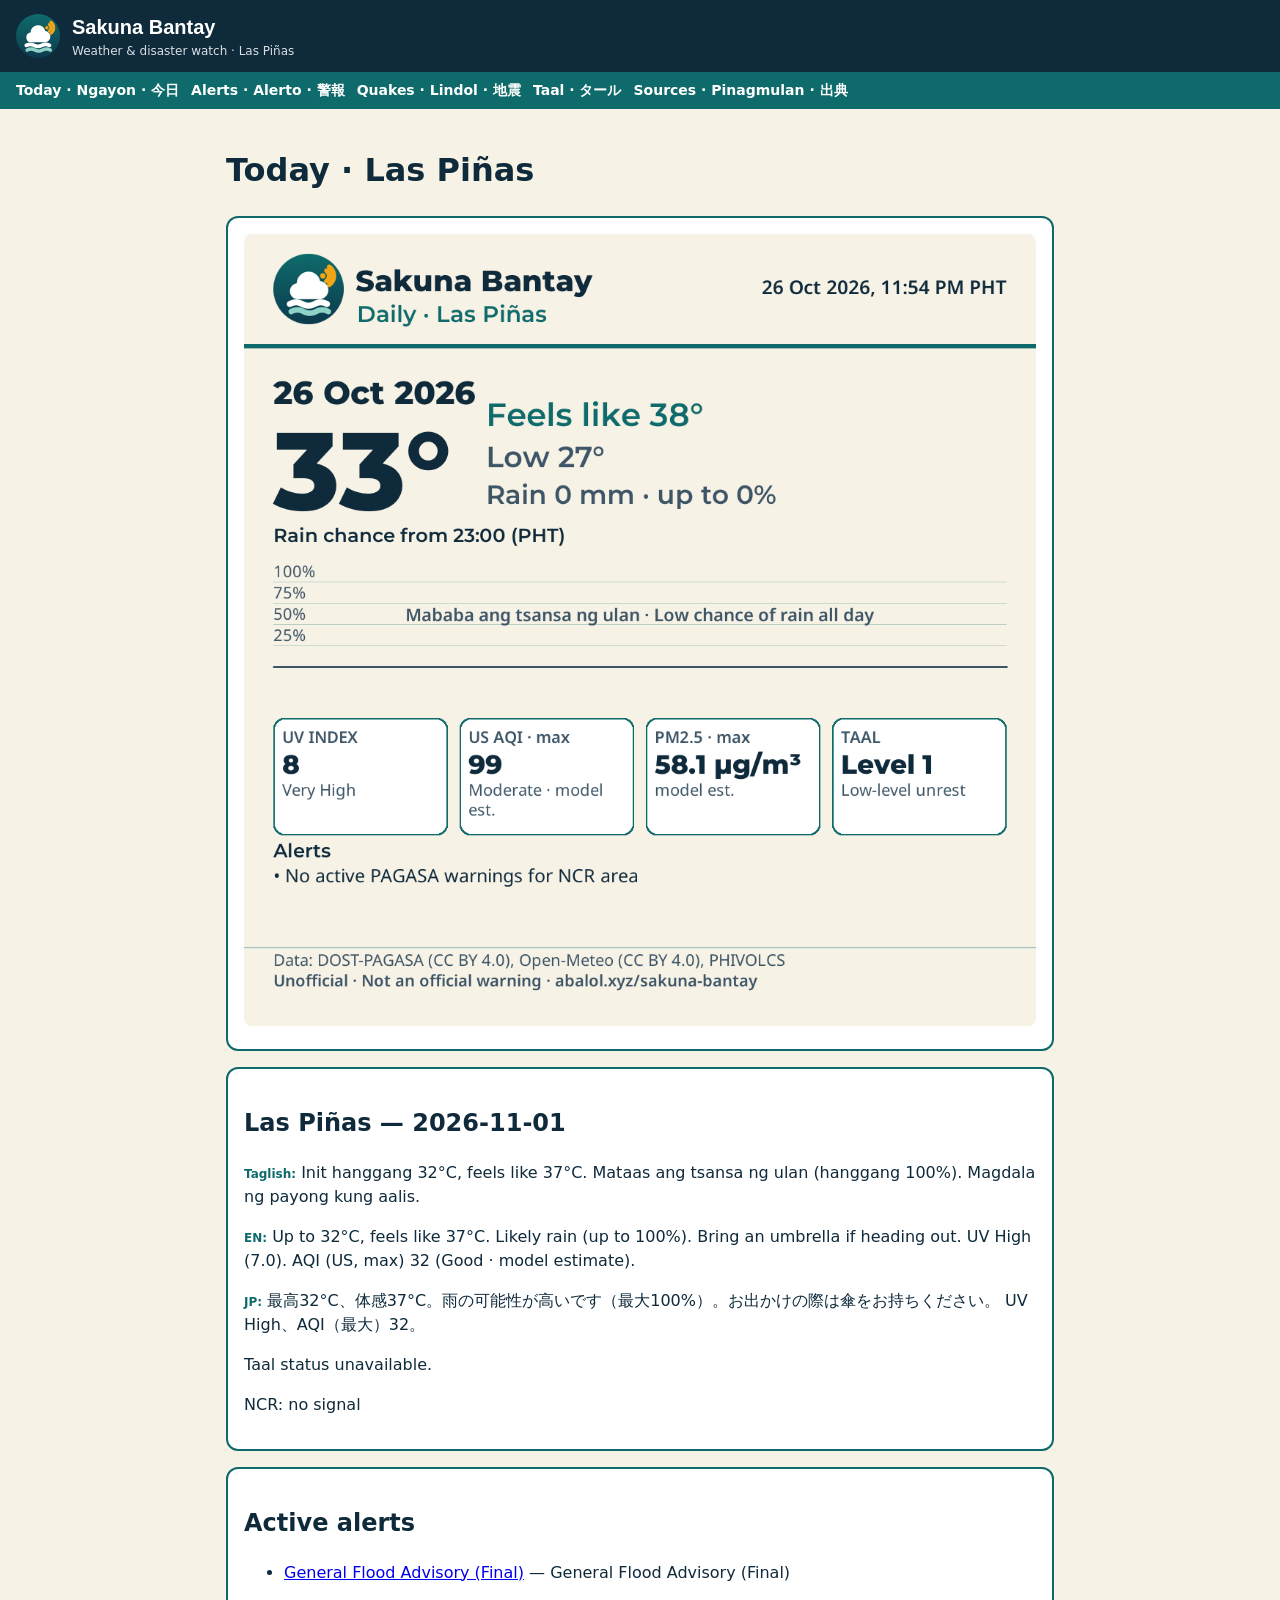
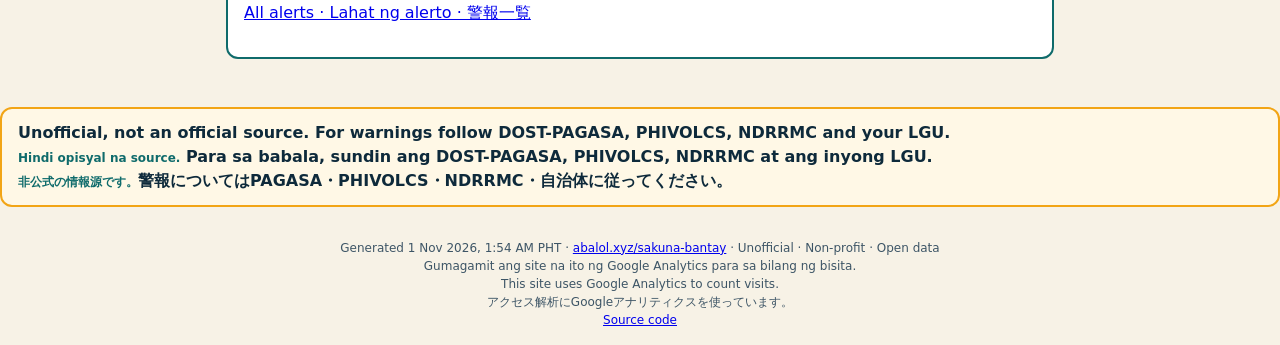
==== site/index.html @ c83c1e55 "site: 2026-11-01 00:57 PHT" ====
<!DOCTYPE html>
<html lang="en">
<head>
<meta charset="utf-8">
<meta name="viewport" content="width=device-width, initial-scale=1">
<title>Today · Las Piñas — Sakuna Bantay</title>
<meta name="description" content="Sakuna Bantay — unofficial weather &amp; disaster watch for Las Piñas from official/open data.">
<link rel="canonical" href="https://abalol.xyz/sakuna-bantay/">
<meta property="og:title" content="Today · Las Piñas — Sakuna Bantay">
<meta property="og:description" content="Sakuna Bantay — unofficial weather &amp; disaster watch for Las Piñas from official/open data.">
<meta property="og:type" content="website">
<meta property="og:url" content="https://abalol.xyz/sakuna-bantay/">
<meta property="og:image" content="https://abalol.xyz/sakuna-bantay/today.png">
<link rel="stylesheet" href="style.css">
<link rel="icon" href="favicon/favicon.svg" type="image/svg+xml">
<link rel="icon" href="favicon/favicon-32.png" sizes="32x32" type="image/png">
<link rel="icon" href="favicon/favicon-16.png" sizes="16x16" type="image/png">
<link rel="apple-touch-icon" href="favicon/apple-touch-icon-180.png">
<script async src="https://www.googletagmanager.com/gtag/js?id=G-VL047YCMK8"></script>
<script>window.dataLayer=window.dataLayer||[];function gtag(){dataLayer.push(arguments);}gtag('js',new Date());gtag('config','G-VL047YCMK8');</script>
</head>
<body>
<header><img class="logo" src="favicon/favicon.svg" alt="Sakuna Bantay mark"><div><div class="t">Sakuna Bantay</div><div class="sub">Weather &amp; disaster watch · Las Piñas</div></div></header><nav><a href="index.html">Today · Ngayon · 今日</a><a href="alerts.html">Alerts · Alerto · 警報</a><a href="quakes.html">Quakes · Lindol · 地震</a><a href="taal.html">Taal · タール</a><a href="sources.html">Sources · Pinagmulan · 出典</a></nav>
<main>
<h1>Today · Las Piñas</h1>
<div class="card"><img src="today.png" alt="Daily Las Piñas card"></div>
<div class="card"><h2>Las Piñas — 2026-11-01</h2>
<p><span class="lang">Taglish:</span> Init hanggang 32°C, feels like 37°C. Mataas ang tsansa ng ulan (hanggang 100%). Magdala ng payong kung aalis.</p>
<p><span class="lang">EN:</span> Up to 32°C, feels like 37°C. Likely rain (up to 100%). Bring an umbrella if heading out. UV High (7.0). AQI (US, max) 32 (Good · model estimate).</p>
<p><span class="lang">JP:</span> 最高32°C、体感37°C。雨の可能性が高いです（最大100%）。お出かけの際は傘をお持ちください。 UV High、AQI（最大）32。</p>
<p>Taal status unavailable.</p>
<p>NCR: no signal</p></div>
<div class="card"><h2>Active alerts</h2><ul><li><a href="https://publicalert.pagasa.dost.gov.ph/output/gfa/8f31a2e1-0276-450c-b711-053a4441b709.cap">General Flood Advisory (Final)</a> — General Flood Advisory (Final)</li></ul><p><a href="alerts.html">All alerts · Lahat ng alerto · 警報一覧</a></p></div>
</main>
<div class="disclaimer">Unofficial, not an official source. For warnings follow DOST-PAGASA, PHIVOLCS, NDRRMC and your LGU.<br><span class="lang">Hindi opisyal na source.</span> Para sa babala, sundin ang DOST-PAGASA, PHIVOLCS, NDRRMC at ang inyong LGU.<br><span class="lang">非公式の情報源です。</span>警報についてはPAGASA・PHIVOLCS・NDRRMC・自治体に従ってください。</div><footer>
<span data-volatile>Generated 1 Nov 2026, 1:54 AM PHT</span>
 · <a href="https://abalol.xyz/sakuna-bantay/">abalol.xyz/sakuna-bantay</a> · Unofficial · Non-profit · Open data<br><span>Gumagamit ang site na ito ng Google Analytics para sa bilang ng bisita.<br>This site uses Google Analytics to count visits.<br>アクセス解析にGoogleアナリティクスを使っています。</span><br><a href="https://github.com/tomohiro-owada/sakuna-bantay">Source code</a></footer>
</body>
</html>
---- site/style.css ----
:root{--navy:#0E2A3B;--teal:#0F6B6B;--teal-lite:#2A9D8F;--amber:#F2A516;--cream:#F7F2E6;--red:#C0392B;--muted:#3D5566}
*{box-sizing:border-box}
body{margin:0;background:var(--cream);color:var(--navy);font-family:"Noto Sans",system-ui,sans-serif;line-height:1.5}
header{background:var(--navy);color:#fff;padding:12px 16px;display:flex;align-items:center;gap:12px}
header img.logo{height:44px;width:auto}
header .t{font-family:Montserrat,"Noto Sans",sans-serif;font-weight:800;font-size:20px}
header .sub{font-size:12px;opacity:.85}
nav{background:var(--teal);padding:8px 16px;display:flex;gap:12px;flex-wrap:wrap}
nav a{color:#fff;text-decoration:none;font-weight:600;font-size:14px}
main{max-width:860px;margin:0 auto;padding:16px}
.card{background:#fff;border:2px solid var(--teal);border-radius:12px;padding:16px;margin:16px 0}
.card img{max-width:100%;height:auto;border-radius:8px}
.badge{display:inline-block;background:var(--red);color:#fff;border-radius:8px;padding:2px 10px;font-weight:700;font-size:13px}
.badge.live{background:var(--teal)}
table{border-collapse:collapse;width:100%;font-size:14px}
th,td{text-align:left;padding:6px 8px;border-bottom:1px solid #d8cfba}
th{background:var(--navy);color:#fff}
tr.notable{background:#fdeeda}
.disclaimer{background:#fff8e6;border:2px solid var(--amber);border-radius:12px;padding:12px 16px;margin:16px 0;font-weight:600}
footer{padding:16px;font-size:12px;color:var(--muted);text-align:center}
.lang{color:var(--teal);font-weight:700;font-size:12px}
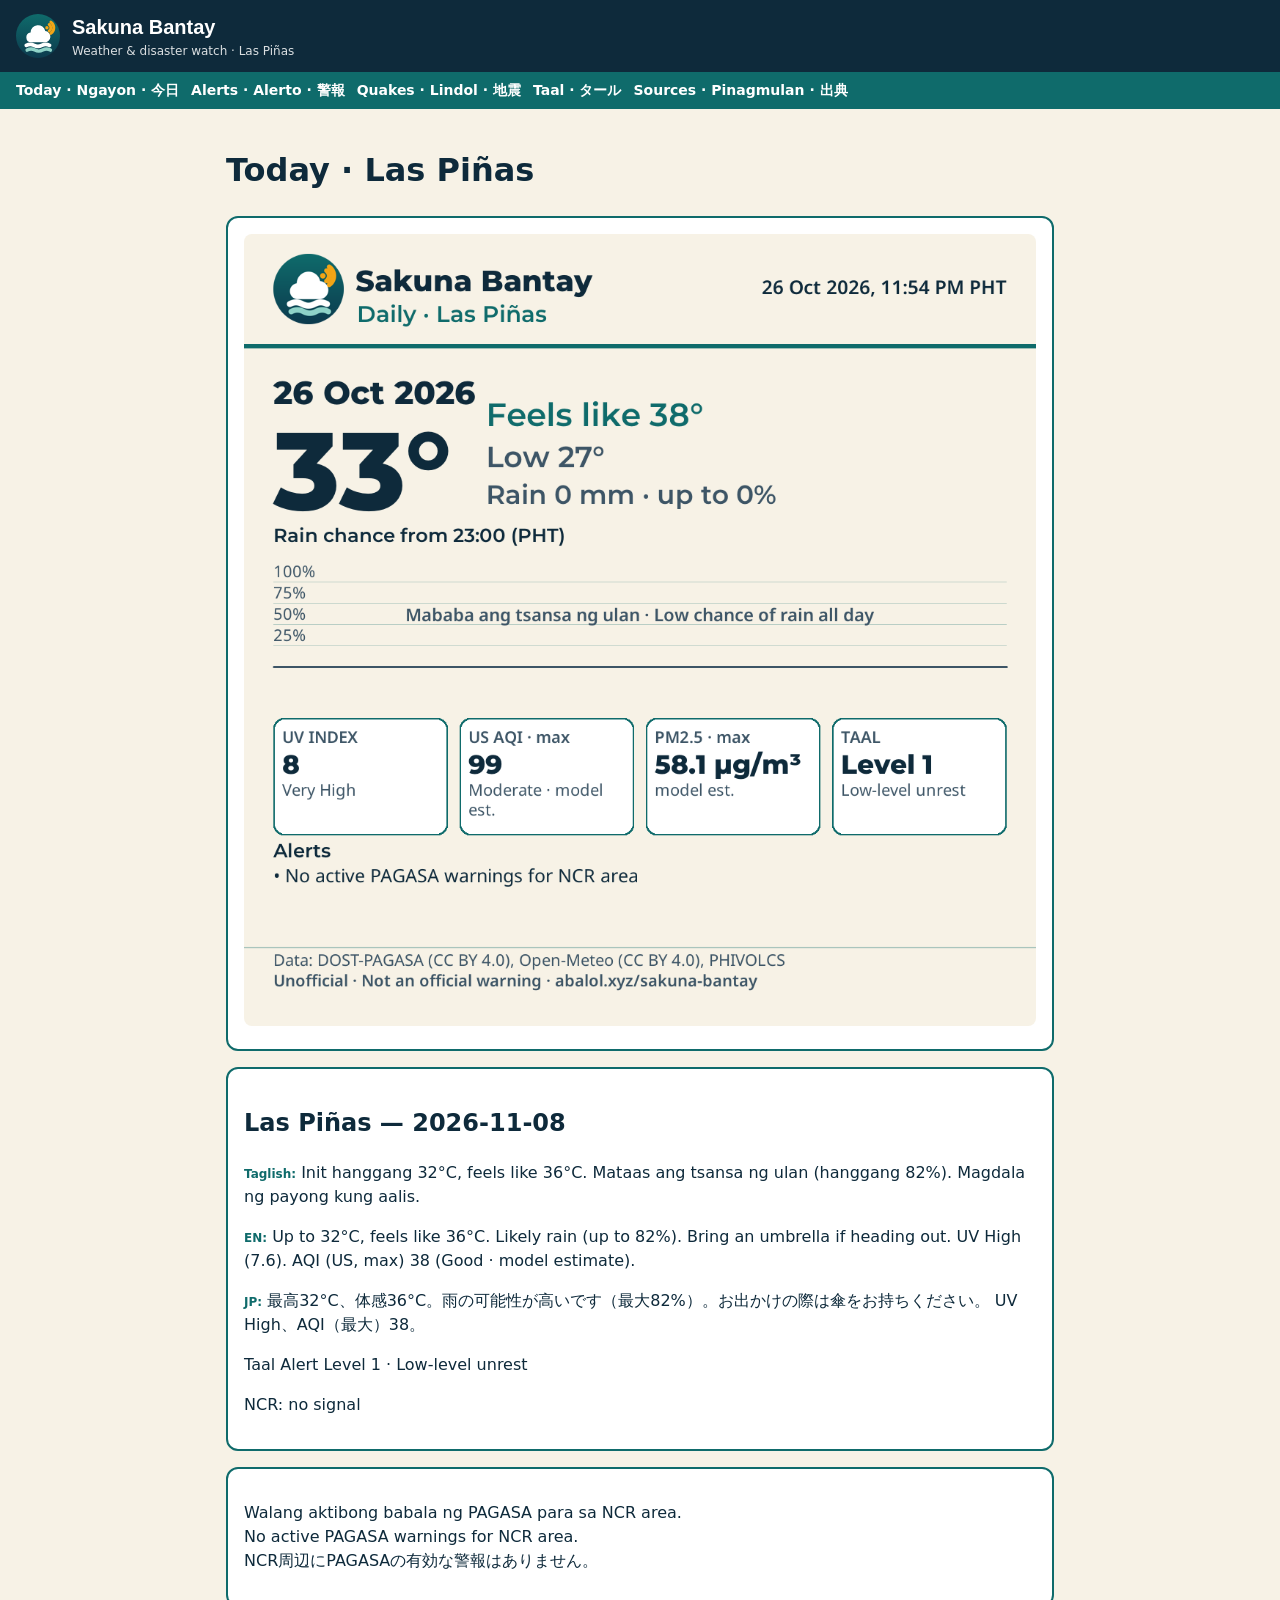
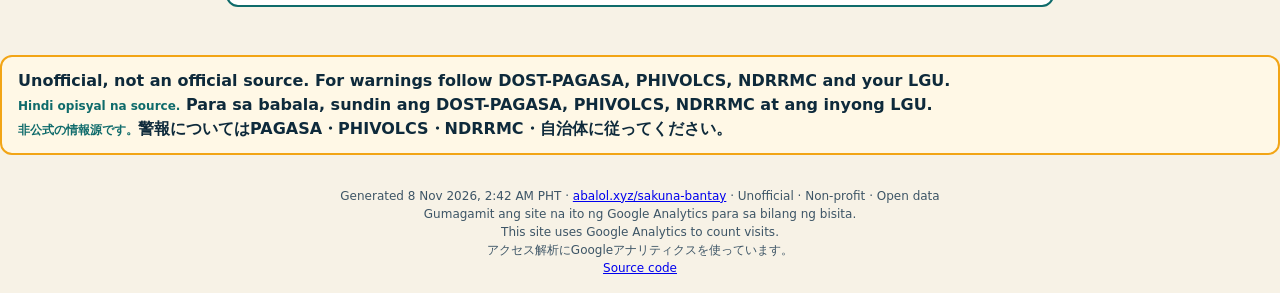
==== commit e3437113: "site: 2026-11-08 01:42 PHT" ====
--- a/site/index.html
+++ b/site/index.html
@@ -24,16 +24,16 @@
 <main>
 <h1>Today · Las Piñas</h1>
 <div class="card"><img src="today.png" alt="Daily Las Piñas card"></div>
-<div class="card"><h2>Las Piñas — 2026-11-01</h2>
-<p><span class="lang">Taglish:</span> Init hanggang 32°C, feels like 37°C. Mataas ang tsansa ng ulan (hanggang 100%). Magdala ng payong kung aalis.</p>
-<p><span class="lang">EN:</span> Up to 32°C, feels like 37°C. Likely rain (up to 100%). Bring an umbrella if heading out. UV High (7.0). AQI (US, max) 32 (Good · model estimate).</p>
-<p><span class="lang">JP:</span> 最高32°C、体感37°C。雨の可能性が高いです（最大100%）。お出かけの際は傘をお持ちください。 UV High、AQI（最大）32。</p>
-<p>Taal status unavailable.</p>
+<div class="card"><h2>Las Piñas — 2026-11-08</h2>
+<p><span class="lang">Taglish:</span> Init hanggang 32°C, feels like 36°C. Mataas ang tsansa ng ulan (hanggang 82%). Magdala ng payong kung aalis.</p>
+<p><span class="lang">EN:</span> Up to 32°C, feels like 36°C. Likely rain (up to 82%). Bring an umbrella if heading out. UV High (7.6). AQI (US, max) 38 (Good · model estimate).</p>
+<p><span class="lang">JP:</span> 最高32°C、体感36°C。雨の可能性が高いです（最大82%）。お出かけの際は傘をお持ちください。 UV High、AQI（最大）38。</p>
+<p>Taal Alert Level 1 · Low-level unrest</p>
 <p>NCR: no signal</p></div>
-<div class="card"><h2>Active alerts</h2><ul><li><a href="https://publicalert.pagasa.dost.gov.ph/output/gfa/8f31a2e1-0276-450c-b711-053a4441b709.cap">General Flood Advisory (Final)</a> — General Flood Advisory (Final)</li></ul><p><a href="alerts.html">All alerts · Lahat ng alerto · 警報一覧</a></p></div>
+<div class="card"><p>Walang aktibong babala ng PAGASA para sa NCR area.<br>No active PAGASA warnings for NCR area.<br>NCR周辺にPAGASAの有効な警報はありません。</p></div>
 </main>
 <div class="disclaimer">Unofficial, not an official source. For warnings follow DOST-PAGASA, PHIVOLCS, NDRRMC and your LGU.<br><span class="lang">Hindi opisyal na source.</span> Para sa babala, sundin ang DOST-PAGASA, PHIVOLCS, NDRRMC at ang inyong LGU.<br><span class="lang">非公式の情報源です。</span>警報についてはPAGASA・PHIVOLCS・NDRRMC・自治体に従ってください。</div><footer>
-<span data-volatile>Generated 1 Nov 2026, 1:54 AM PHT</span>
+<span data-volatile>Generated 8 Nov 2026, 2:42 AM PHT</span>
  · <a href="https://abalol.xyz/sakuna-bantay/">abalol.xyz/sakuna-bantay</a> · Unofficial · Non-profit · Open data<br><span>Gumagamit ang site na ito ng Google Analytics para sa bilang ng bisita.<br>This site uses Google Analytics to count visits.<br>アクセス解析にGoogleアナリティクスを使っています。</span><br><a href="https://github.com/tomohiro-owada/sakuna-bantay">Source code</a></footer>
 </body>
 </html>
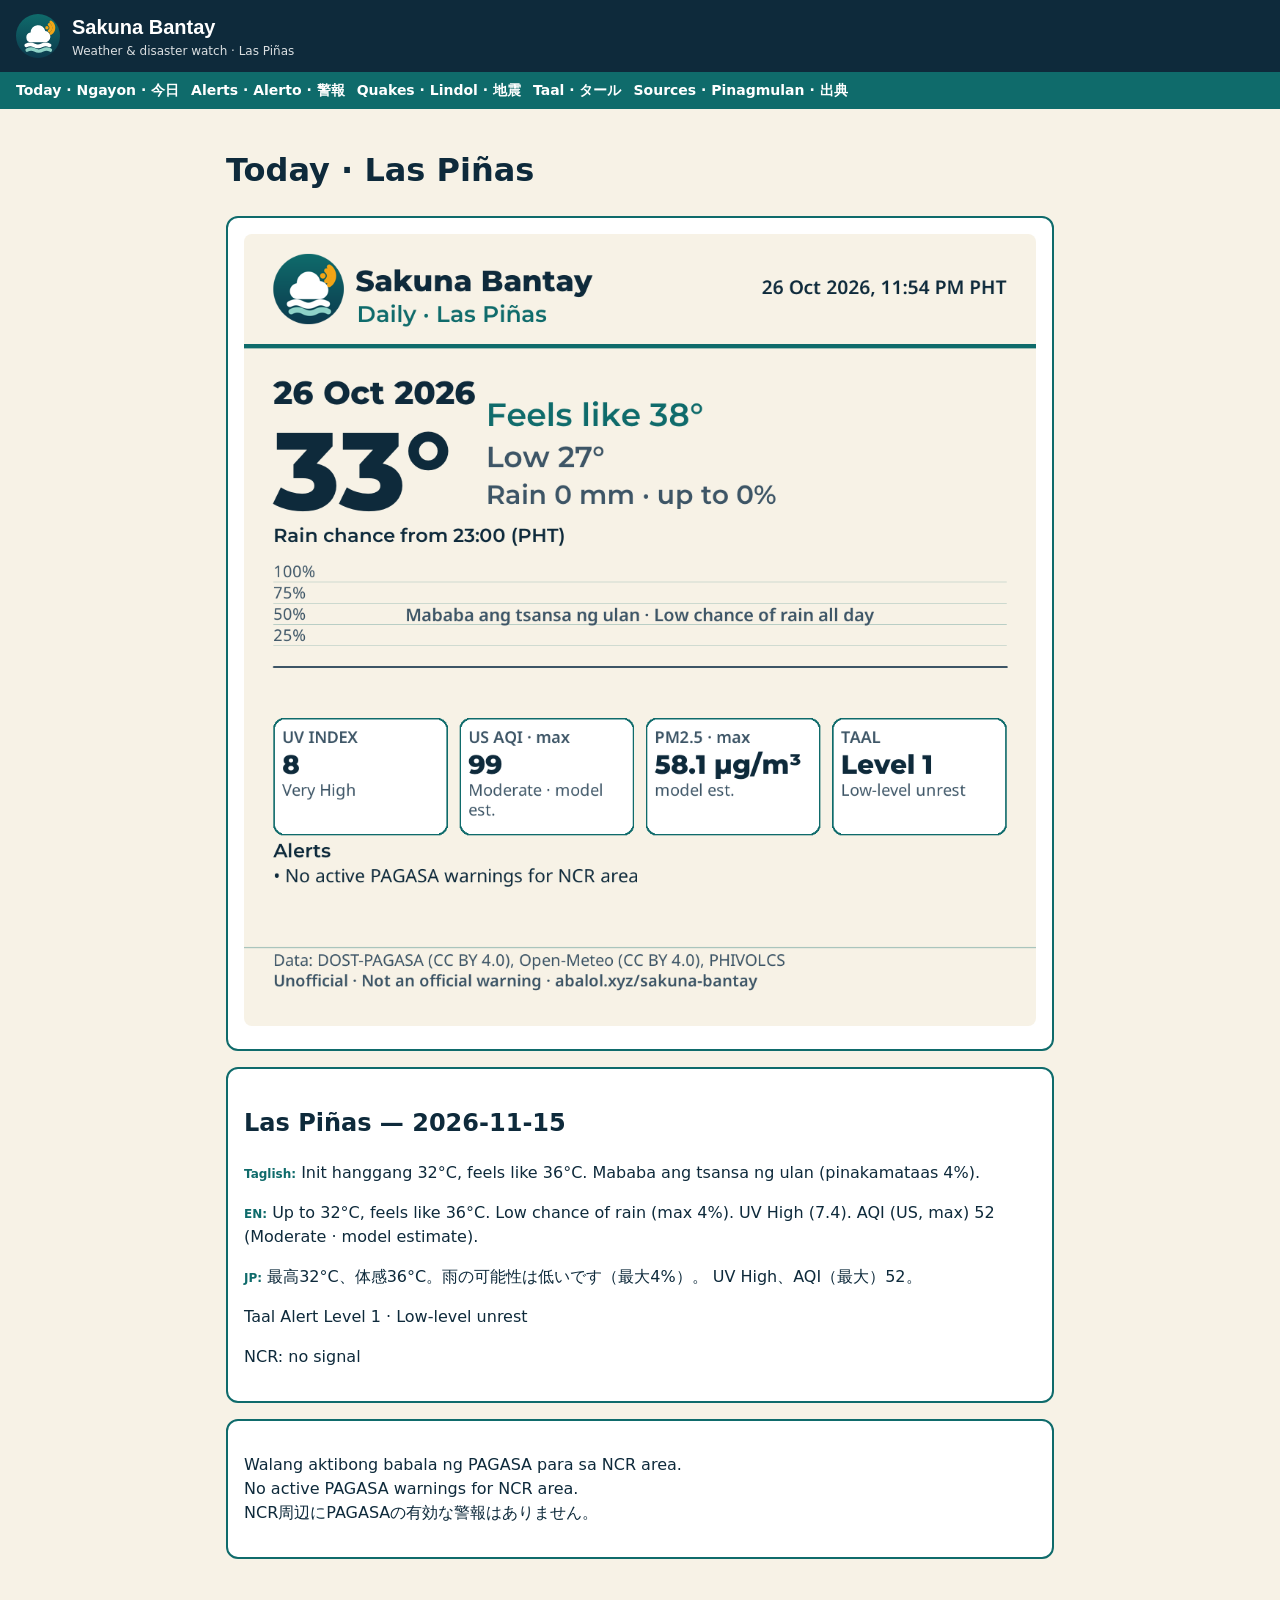
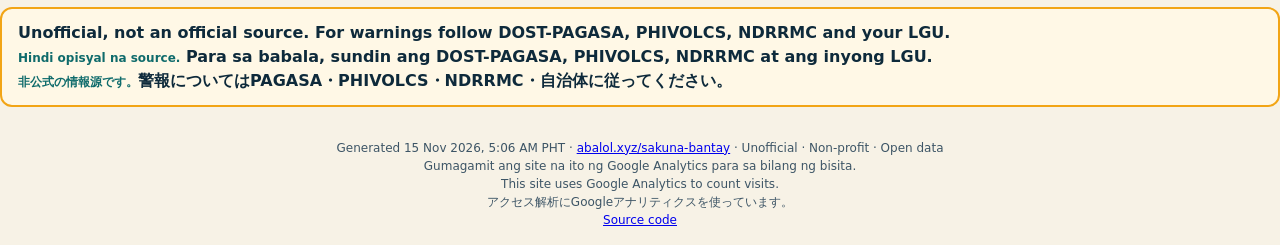
==== commit 60e0e47d: "site: 2026-11-15 04:06 PHT" ====
--- a/site/index.html
+++ b/site/index.html
@@ -24,16 +24,16 @@
 <main>
 <h1>Today · Las Piñas</h1>
 <div class="card"><img src="today.png" alt="Daily Las Piñas card"></div>
-<div class="card"><h2>Las Piñas — 2026-11-08</h2>
-<p><span class="lang">Taglish:</span> Init hanggang 32°C, feels like 36°C. Mataas ang tsansa ng ulan (hanggang 82%). Magdala ng payong kung aalis.</p>
-<p><span class="lang">EN:</span> Up to 32°C, feels like 36°C. Likely rain (up to 82%). Bring an umbrella if heading out. UV High (7.6). AQI (US, max) 38 (Good · model estimate).</p>
-<p><span class="lang">JP:</span> 最高32°C、体感36°C。雨の可能性が高いです（最大82%）。お出かけの際は傘をお持ちください。 UV High、AQI（最大）38。</p>
+<div class="card"><h2>Las Piñas — 2026-11-15</h2>
+<p><span class="lang">Taglish:</span> Init hanggang 32°C, feels like 36°C. Mababa ang tsansa ng ulan (pinakamataas 4%).</p>
+<p><span class="lang">EN:</span> Up to 32°C, feels like 36°C. Low chance of rain (max 4%). UV High (7.4). AQI (US, max) 52 (Moderate · model estimate).</p>
+<p><span class="lang">JP:</span> 最高32°C、体感36°C。雨の可能性は低いです（最大4%）。 UV High、AQI（最大）52。</p>
 <p>Taal Alert Level 1 · Low-level unrest</p>
 <p>NCR: no signal</p></div>
 <div class="card"><p>Walang aktibong babala ng PAGASA para sa NCR area.<br>No active PAGASA warnings for NCR area.<br>NCR周辺にPAGASAの有効な警報はありません。</p></div>
 </main>
 <div class="disclaimer">Unofficial, not an official source. For warnings follow DOST-PAGASA, PHIVOLCS, NDRRMC and your LGU.<br><span class="lang">Hindi opisyal na source.</span> Para sa babala, sundin ang DOST-PAGASA, PHIVOLCS, NDRRMC at ang inyong LGU.<br><span class="lang">非公式の情報源です。</span>警報についてはPAGASA・PHIVOLCS・NDRRMC・自治体に従ってください。</div><footer>
-<span data-volatile>Generated 8 Nov 2026, 2:42 AM PHT</span>
+<span data-volatile>Generated 15 Nov 2026, 5:06 AM PHT</span>
  · <a href="https://abalol.xyz/sakuna-bantay/">abalol.xyz/sakuna-bantay</a> · Unofficial · Non-profit · Open data<br><span>Gumagamit ang site na ito ng Google Analytics para sa bilang ng bisita.<br>This site uses Google Analytics to count visits.<br>アクセス解析にGoogleアナリティクスを使っています。</span><br><a href="https://github.com/tomohiro-owada/sakuna-bantay">Source code</a></footer>
 </body>
 </html>
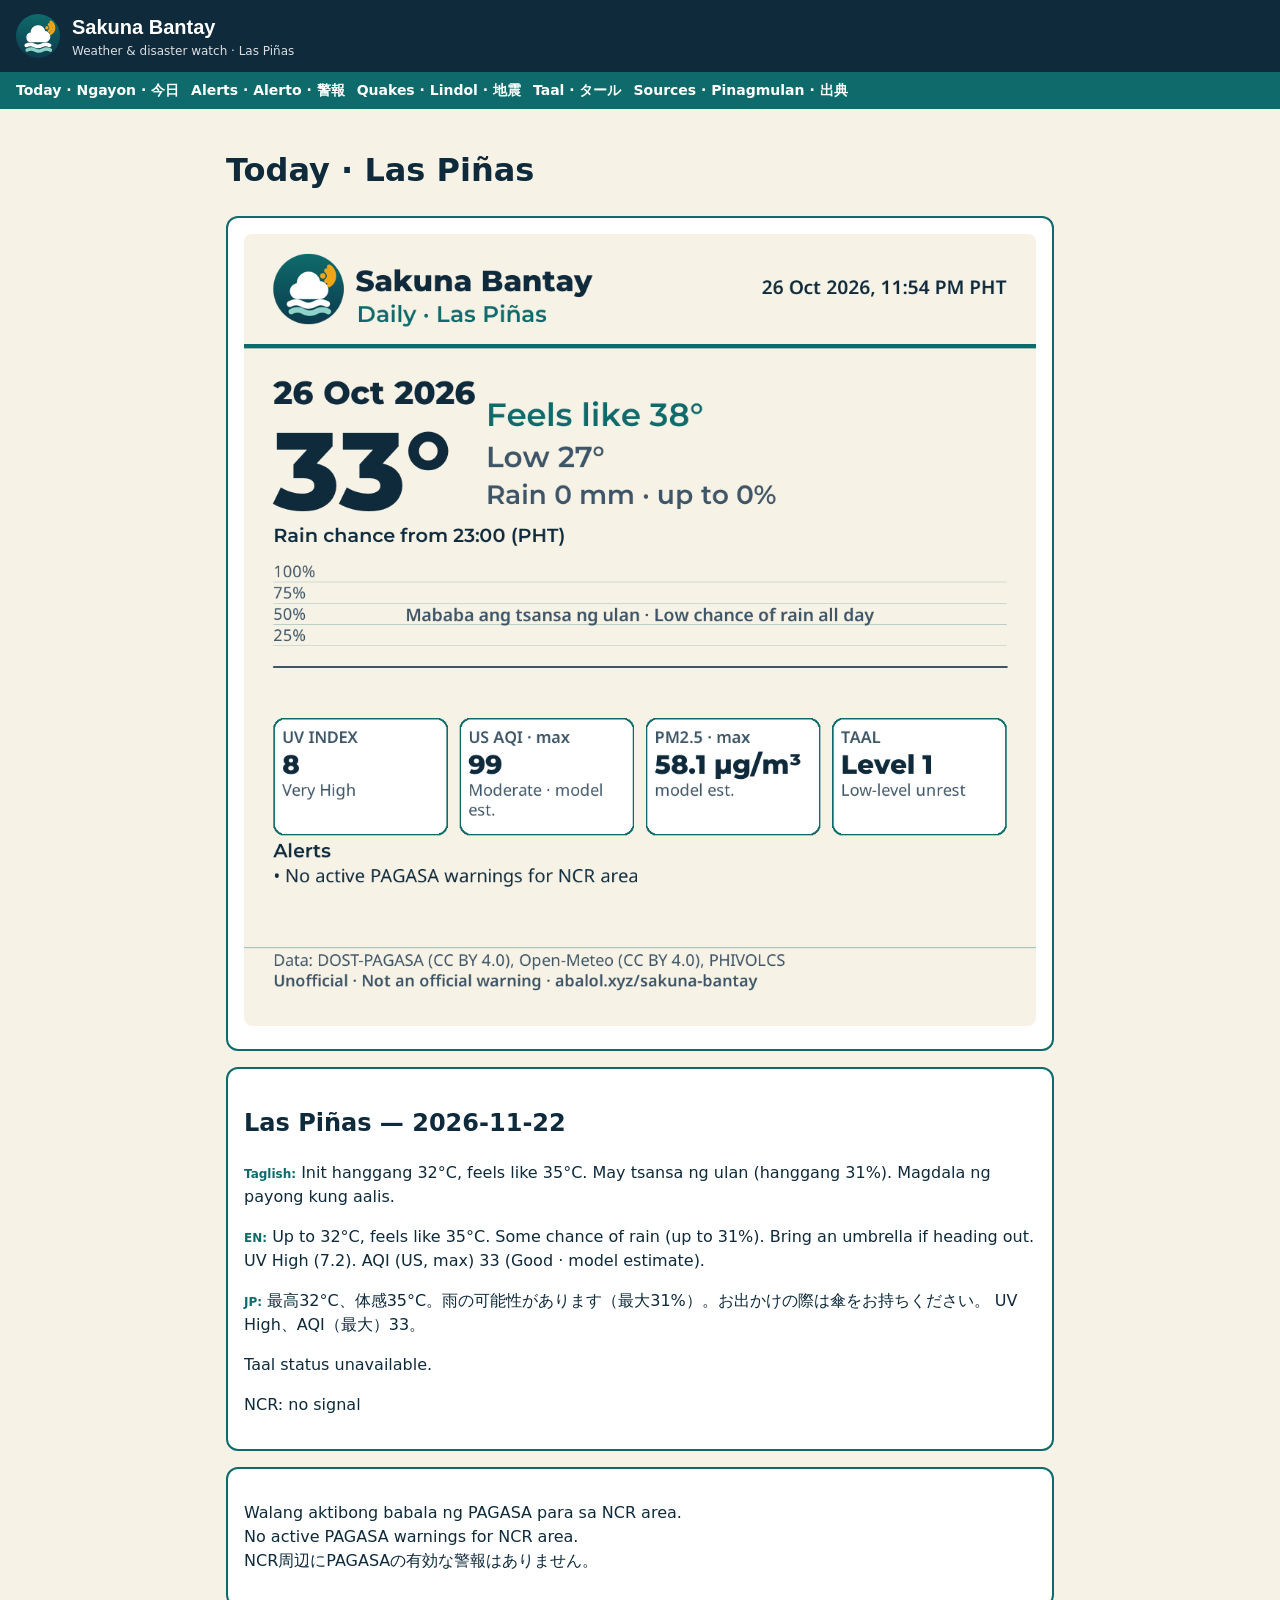
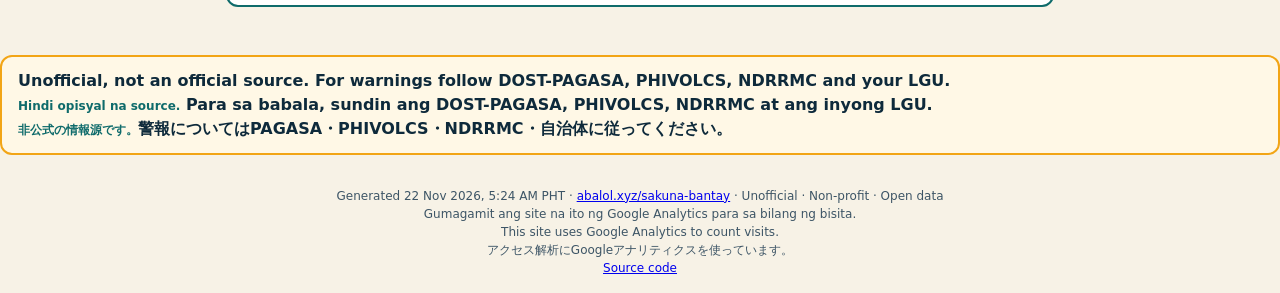
==== commit 1fb96776: "site: 2026-11-22 04:24 PHT" ====
--- a/site/index.html
+++ b/site/index.html
@@ -24,16 +24,16 @@
 <main>
 <h1>Today · Las Piñas</h1>
 <div class="card"><img src="today.png" alt="Daily Las Piñas card"></div>
-<div class="card"><h2>Las Piñas — 2026-11-15</h2>
-<p><span class="lang">Taglish:</span> Init hanggang 32°C, feels like 36°C. Mababa ang tsansa ng ulan (pinakamataas 4%).</p>
-<p><span class="lang">EN:</span> Up to 32°C, feels like 36°C. Low chance of rain (max 4%). UV High (7.4). AQI (US, max) 52 (Moderate · model estimate).</p>
-<p><span class="lang">JP:</span> 最高32°C、体感36°C。雨の可能性は低いです（最大4%）。 UV High、AQI（最大）52。</p>
-<p>Taal Alert Level 1 · Low-level unrest</p>
+<div class="card"><h2>Las Piñas — 2026-11-22</h2>
+<p><span class="lang">Taglish:</span> Init hanggang 32°C, feels like 35°C. May tsansa ng ulan (hanggang 31%). Magdala ng payong kung aalis.</p>
+<p><span class="lang">EN:</span> Up to 32°C, feels like 35°C. Some chance of rain (up to 31%). Bring an umbrella if heading out. UV High (7.2). AQI (US, max) 33 (Good · model estimate).</p>
+<p><span class="lang">JP:</span> 最高32°C、体感35°C。雨の可能性があります（最大31%）。お出かけの際は傘をお持ちください。 UV High、AQI（最大）33。</p>
+<p>Taal status unavailable.</p>
 <p>NCR: no signal</p></div>
 <div class="card"><p>Walang aktibong babala ng PAGASA para sa NCR area.<br>No active PAGASA warnings for NCR area.<br>NCR周辺にPAGASAの有効な警報はありません。</p></div>
 </main>
 <div class="disclaimer">Unofficial, not an official source. For warnings follow DOST-PAGASA, PHIVOLCS, NDRRMC and your LGU.<br><span class="lang">Hindi opisyal na source.</span> Para sa babala, sundin ang DOST-PAGASA, PHIVOLCS, NDRRMC at ang inyong LGU.<br><span class="lang">非公式の情報源です。</span>警報についてはPAGASA・PHIVOLCS・NDRRMC・自治体に従ってください。</div><footer>
-<span data-volatile>Generated 15 Nov 2026, 5:06 AM PHT</span>
+<span data-volatile>Generated 22 Nov 2026, 5:24 AM PHT</span>
  · <a href="https://abalol.xyz/sakuna-bantay/">abalol.xyz/sakuna-bantay</a> · Unofficial · Non-profit · Open data<br><span>Gumagamit ang site na ito ng Google Analytics para sa bilang ng bisita.<br>This site uses Google Analytics to count visits.<br>アクセス解析にGoogleアナリティクスを使っています。</span><br><a href="https://github.com/tomohiro-owada/sakuna-bantay">Source code</a></footer>
 </body>
 </html>
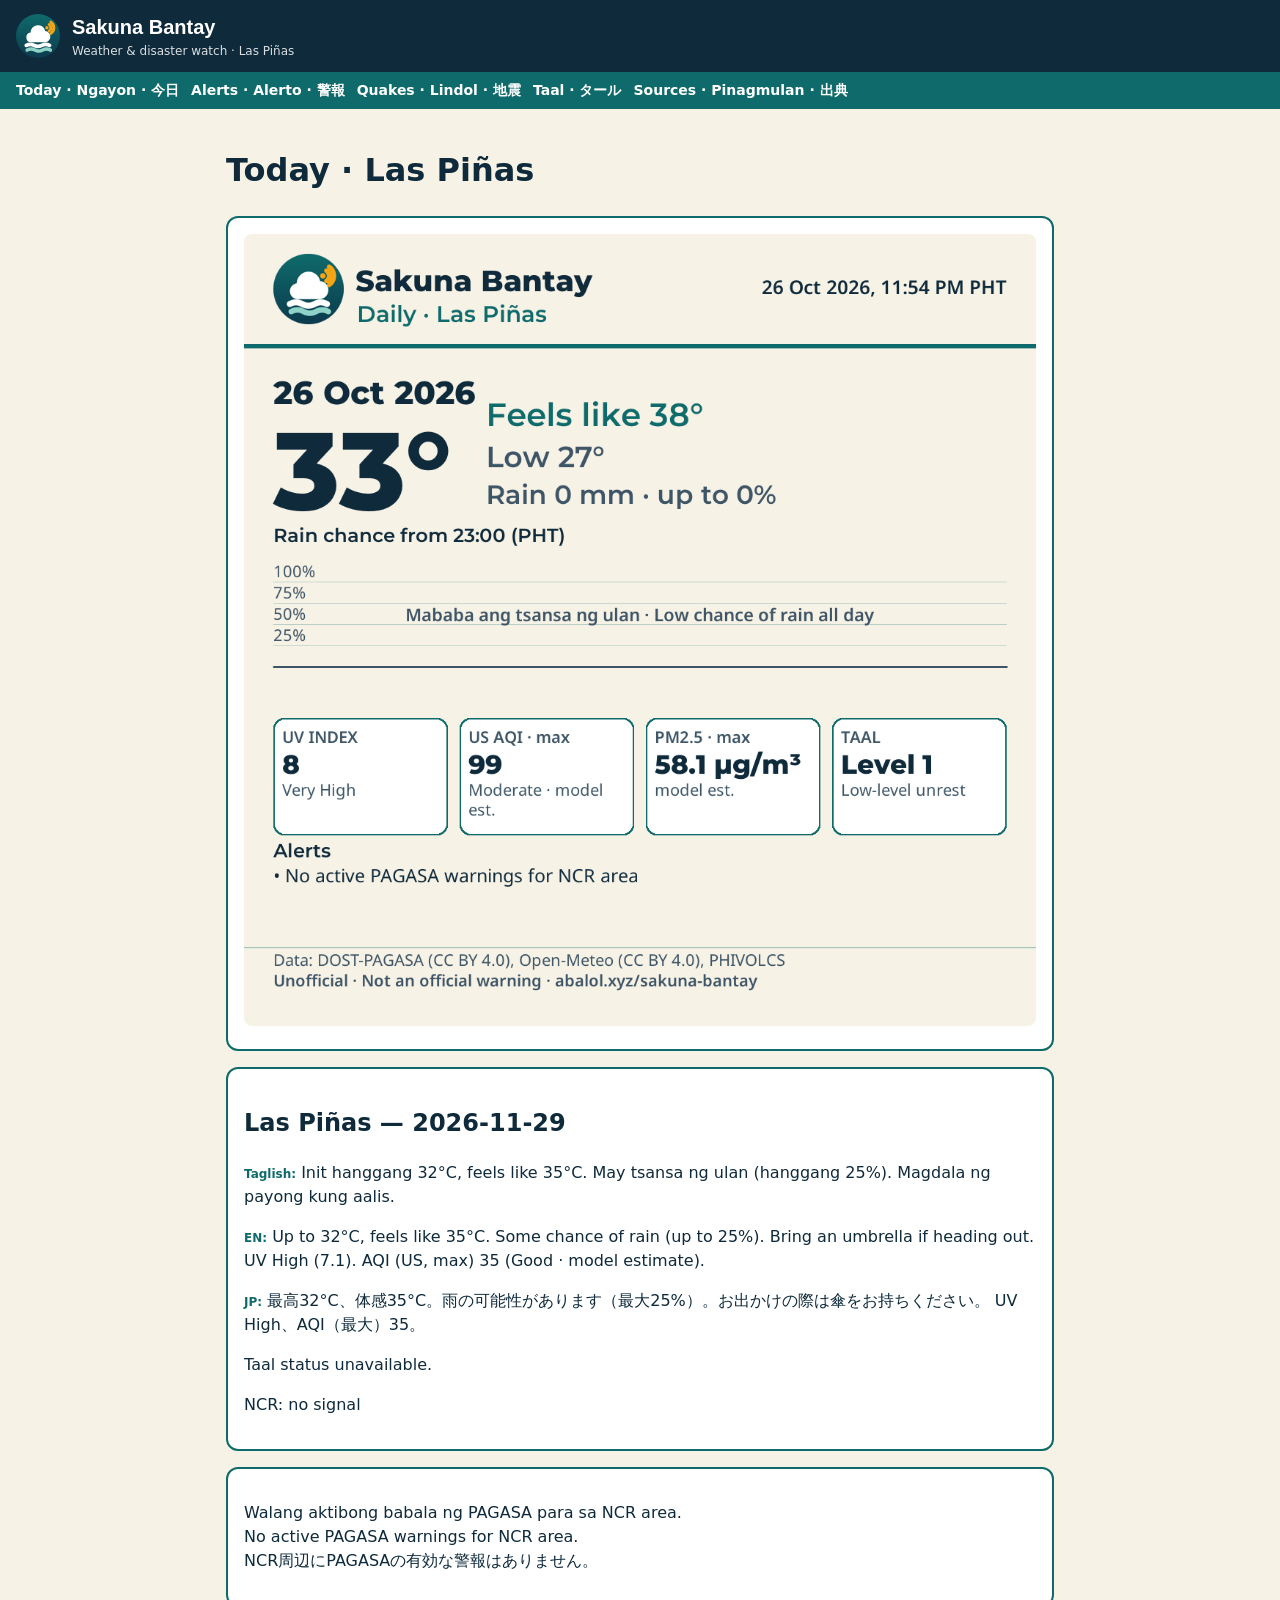
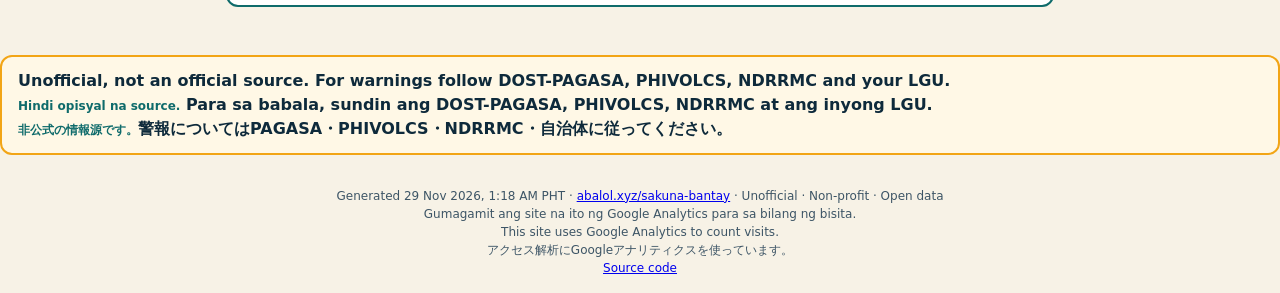
==== commit 50df8f35: "site: 2026-11-29 00:30 PHT" ====
--- a/site/index.html
+++ b/site/index.html
@@ -24,16 +24,16 @@
 <main>
 <h1>Today · Las Piñas</h1>
 <div class="card"><img src="today.png" alt="Daily Las Piñas card"></div>
-<div class="card"><h2>Las Piñas — 2026-11-22</h2>
-<p><span class="lang">Taglish:</span> Init hanggang 32°C, feels like 35°C. May tsansa ng ulan (hanggang 31%). Magdala ng payong kung aalis.</p>
-<p><span class="lang">EN:</span> Up to 32°C, feels like 35°C. Some chance of rain (up to 31%). Bring an umbrella if heading out. UV High (7.2). AQI (US, max) 33 (Good · model estimate).</p>
-<p><span class="lang">JP:</span> 最高32°C、体感35°C。雨の可能性があります（最大31%）。お出かけの際は傘をお持ちください。 UV High、AQI（最大）33。</p>
+<div class="card"><h2>Las Piñas — 2026-11-29</h2>
+<p><span class="lang">Taglish:</span> Init hanggang 32°C, feels like 35°C. May tsansa ng ulan (hanggang 25%). Magdala ng payong kung aalis.</p>
+<p><span class="lang">EN:</span> Up to 32°C, feels like 35°C. Some chance of rain (up to 25%). Bring an umbrella if heading out. UV High (7.1). AQI (US, max) 35 (Good · model estimate).</p>
+<p><span class="lang">JP:</span> 最高32°C、体感35°C。雨の可能性があります（最大25%）。お出かけの際は傘をお持ちください。 UV High、AQI（最大）35。</p>
 <p>Taal status unavailable.</p>
 <p>NCR: no signal</p></div>
 <div class="card"><p>Walang aktibong babala ng PAGASA para sa NCR area.<br>No active PAGASA warnings for NCR area.<br>NCR周辺にPAGASAの有効な警報はありません。</p></div>
 </main>
 <div class="disclaimer">Unofficial, not an official source. For warnings follow DOST-PAGASA, PHIVOLCS, NDRRMC and your LGU.<br><span class="lang">Hindi opisyal na source.</span> Para sa babala, sundin ang DOST-PAGASA, PHIVOLCS, NDRRMC at ang inyong LGU.<br><span class="lang">非公式の情報源です。</span>警報についてはPAGASA・PHIVOLCS・NDRRMC・自治体に従ってください。</div><footer>
-<span data-volatile>Generated 22 Nov 2026, 5:24 AM PHT</span>
+<span data-volatile>Generated 29 Nov 2026, 1:18 AM PHT</span>
  · <a href="https://abalol.xyz/sakuna-bantay/">abalol.xyz/sakuna-bantay</a> · Unofficial · Non-profit · Open data<br><span>Gumagamit ang site na ito ng Google Analytics para sa bilang ng bisita.<br>This site uses Google Analytics to count visits.<br>アクセス解析にGoogleアナリティクスを使っています。</span><br><a href="https://github.com/tomohiro-owada/sakuna-bantay">Source code</a></footer>
 </body>
 </html>
